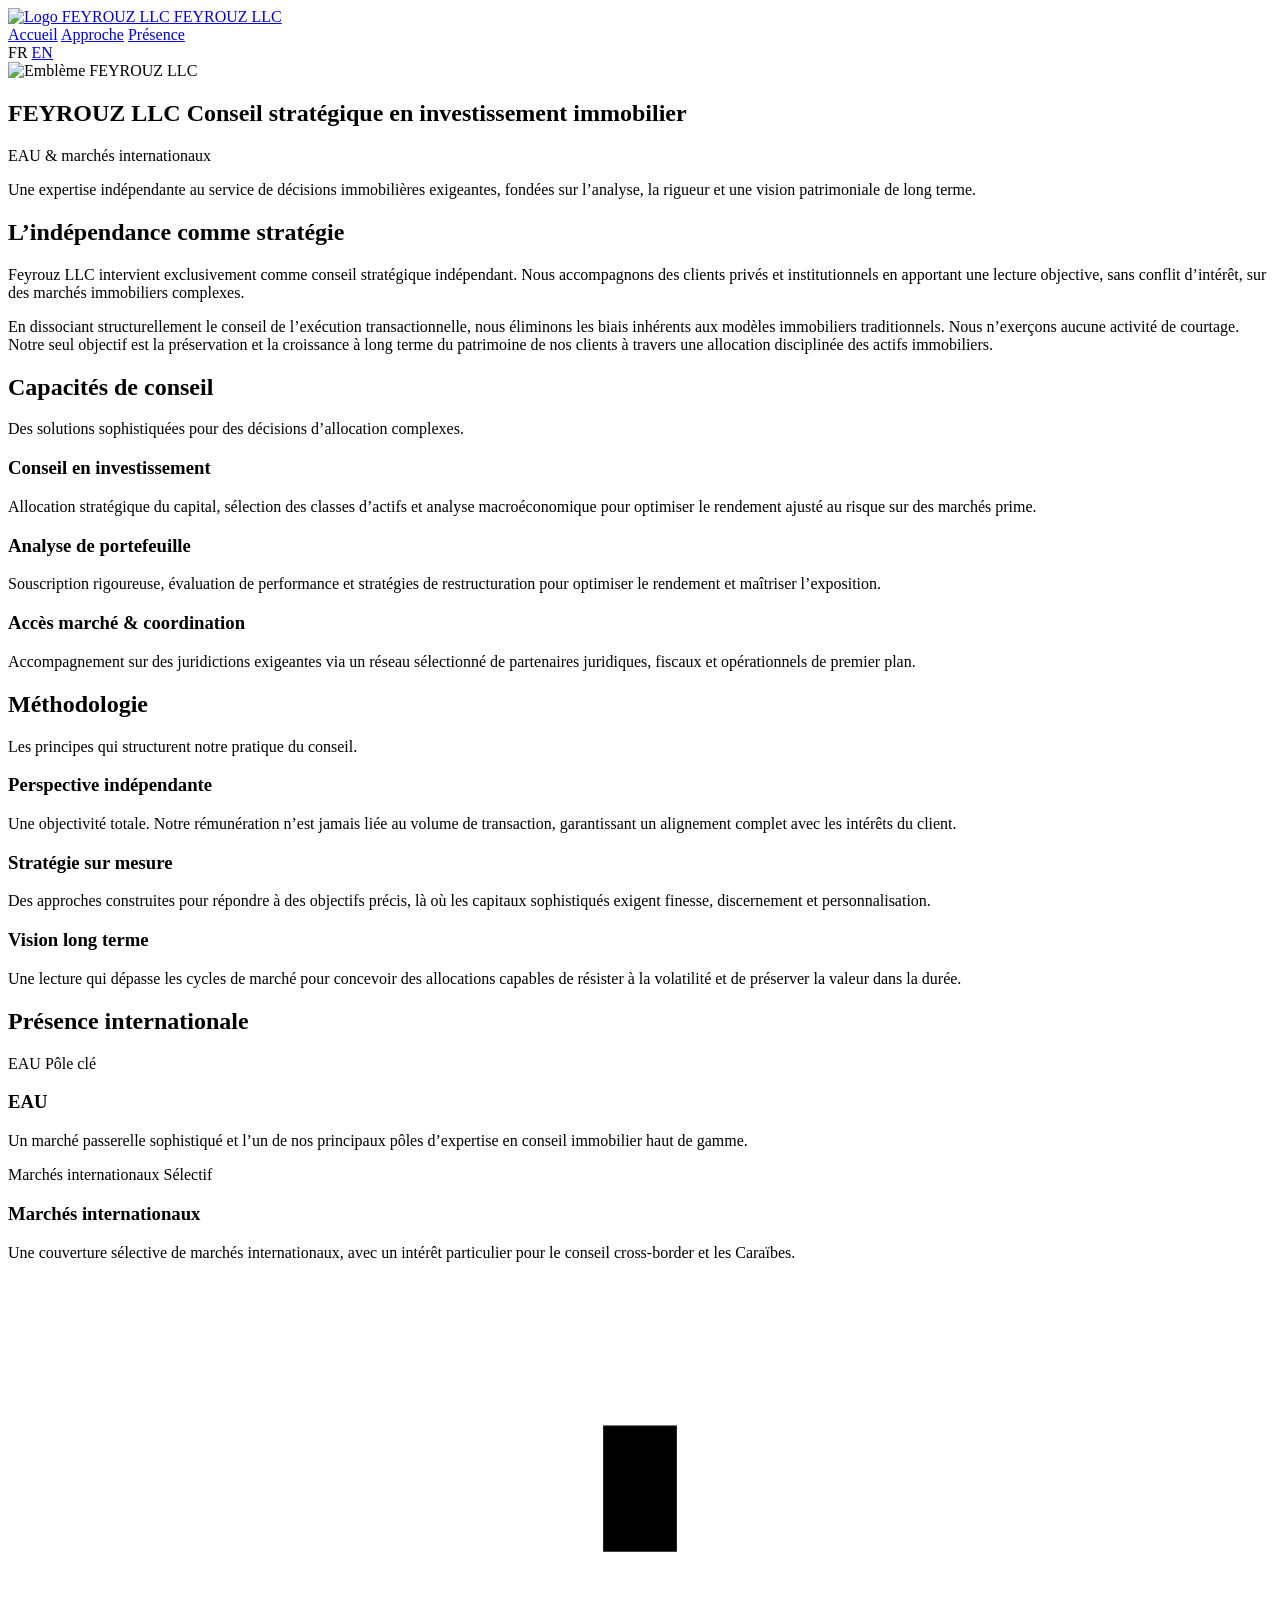
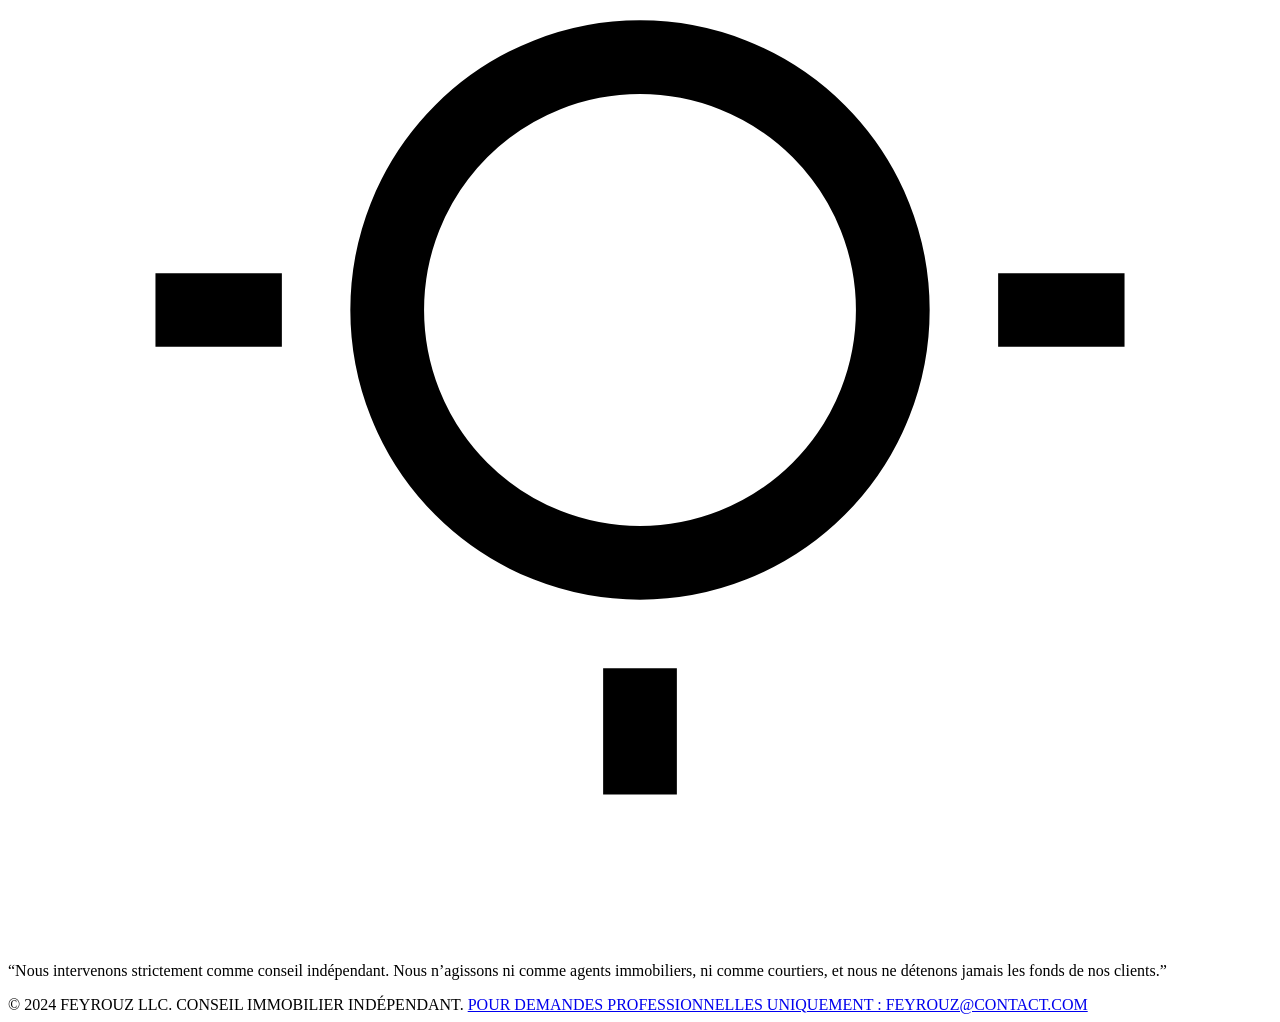
==== index.html @ faa75a86 "v1 du site Celle qui ressemble au design initial" ====
<!DOCTYPE html>
<html lang="fr">
  <head>
    <meta charset="utf-8" />
    <meta name="viewport" content="width=device-width, initial-scale=1" />
    <title>FEYROUZ LLC | Conseil stratégique en investissement immobilier</title>
    <meta
      name="description"
      content="Conseil immobilier indépendant aux EAU et sur des marchés internationaux pour une clientèle privée et institutionnelle exigeante."
    />
    <link rel="stylesheet" href="/styles.css" />
  </head>
  <body class="page-home page-fr">
    <div class="site-shell">
      <header class="site-header">
        <div class="container site-header__inner">
          <a class="brand" href="/fr/index.html" aria-label="Accueil FEYROUZ LLC">
            <img src="/assets/logo.png" alt="Logo FEYROUZ LLC" />
            <span class="brand__text">FEYROUZ LLC</span>
          </a>
          <nav class="site-nav" aria-label="Navigation principale">
            <a href="/fr/index.html" aria-current="page">Accueil</a>
            <a href="/fr/approach.html">Approche</a>
            <a href="/fr/footprint.html">Présence</a>
          </nav>
          <div class="site-lang" aria-label="Changement de langue">
            <span class="is-current" aria-current="true">FR</span>
            <a href="/index.html" lang="en">EN</a>
          </div>
        </div>
      </header>

      <main class="site-main">
        <section class="hero hero--center">
          <div class="container-narrow">
            <img class="hero__mark" src="/assets/logo.png" alt="Emblème FEYROUZ LLC" />
            <h1 class="hero__title">
              <span class="hero__title-line">FEYROUZ LLC</span>
              <span class="hero__title-line">Conseil stratégique en</span>
              <span class="hero__title-line">investissement immobilier</span>
            </h1>
            <p class="hero__subtitle">EAU &amp; marchés internationaux</p>
            <p class="hero__lead">
              Une expertise indépendante au service de décisions immobilières exigeantes,
              fondées sur l’analyse, la rigueur et une vision patrimoniale de long terme.
            </p>
          </div>
        </section>

        <section class="section">
          <div class="container">
            <div class="split-panel">
              <h2 class="split-panel__title">L’indépendance comme stratégie</h2>
              <div>
                <p>
                  Feyrouz LLC intervient exclusivement comme conseil stratégique
                  indépendant. Nous accompagnons des clients privés et institutionnels en
                  apportant une lecture objective, sans conflit d’intérêt, sur des marchés
                  immobiliers complexes.
                </p>
                <p>
                  En dissociant structurellement le conseil de l’exécution transactionnelle,
                  nous éliminons les biais inhérents aux modèles immobiliers traditionnels.
                  Nous n’exerçons aucune activité de courtage. Notre seul objectif est la
                  préservation et la croissance à long terme du patrimoine de nos clients à
                  travers une allocation disciplinée des actifs immobiliers.
                </p>
              </div>
            </div>
          </div>
        </section>

        <section class="section section--tight">
          <div class="container">
            <div class="section__heading">
              <h2 class="section__title">Capacités de conseil</h2>
              <p class="section__subtitle">
                Des solutions sophistiquées pour des décisions d’allocation complexes.
              </p>
            </div>
            <div class="card-grid card-grid--3">
              <article class="card">
                <div class="card__icon" aria-hidden="true"></div>
                <h3 class="card__title">Conseil en investissement</h3>
                <p class="card__body">
                  Allocation stratégique du capital, sélection des classes d’actifs et
                  analyse macroéconomique pour optimiser le rendement ajusté au risque sur
                  des marchés prime.
                </p>
              </article>
              <article class="card">
                <div class="card__icon" aria-hidden="true"></div>
                <h3 class="card__title">Analyse de portefeuille</h3>
                <p class="card__body">
                  Souscription rigoureuse, évaluation de performance et stratégies de
                  restructuration pour optimiser le rendement et maîtriser l’exposition.
                </p>
              </article>
              <article class="card">
                <div class="card__icon" aria-hidden="true"></div>
                <h3 class="card__title">Accès marché &amp; coordination</h3>
                <p class="card__body">
                  Accompagnement sur des juridictions exigeantes via un réseau sélectionné
                  de partenaires juridiques, fiscaux et opérationnels de premier plan.
                </p>
              </article>
            </div>
          </div>
        </section>

        <section class="section">
          <div class="container">
            <div class="section__heading section__heading--center methodology-heading">
              <h2 class="section__title">Méthodologie</h2>
              <p class="section__subtitle">
                Les principes qui structurent notre pratique du conseil.
              </p>
            </div>
            <div class="method-grid">
              <article class="method-item">
                <div class="card__icon" aria-hidden="true"></div>
                <h3 class="card__title">Perspective indépendante</h3>
                <p class="card__body">
                  Une objectivité totale. Notre rémunération n’est jamais liée au volume de
                  transaction, garantissant un alignement complet avec les intérêts du
                  client.
                </p>
              </article>
              <article class="method-item">
                <div class="card__icon" aria-hidden="true"></div>
                <h3 class="card__title">Stratégie sur mesure</h3>
                <p class="card__body">
                  Des approches construites pour répondre à des objectifs précis, là où les
                  capitaux sophistiqués exigent finesse, discernement et personnalisation.
                </p>
              </article>
              <article class="method-item">
                <div class="card__icon" aria-hidden="true"></div>
                <h3 class="card__title">Vision long terme</h3>
                <p class="card__body">
                  Une lecture qui dépasse les cycles de marché pour concevoir des
                  allocations capables de résister à la volatilité et de préserver la
                  valeur dans la durée.
                </p>
              </article>
            </div>
          </div>
        </section>

        <section class="section section--tight">
          <div class="container">
            <div class="section__heading section__heading--center">
              <h2 class="section__title">Présence internationale</h2>
            </div>
            <div class="visual-grid">
              <article class="visual-card">
                <div class="visual-card__art visual-card__art--dubai" aria-hidden="true">
                  <div class="visual-card__label">
                    <span>EAU</span>
                    <span>Pôle clé</span>
                  </div>
                </div>
                <h3 class="visual-card__title">EAU</h3>
                <p class="card__body">
                  Un marché passerelle sophistiqué et l’un de nos principaux pôles
                  d’expertise en conseil immobilier haut de gamme.
                </p>
              </article>
              <article class="visual-card">
                <div
                  class="visual-card__art visual-card__art--caribbean"
                  aria-hidden="true"
                >
                  <div class="visual-card__label">
                    <span>Marchés internationaux</span>
                    <span>Sélectif</span>
                  </div>
                </div>
                <h3 class="visual-card__title">Marchés internationaux</h3>
                <p class="card__body">
                  Une couverture sélective de marchés internationaux, avec un intérêt
                  particulier pour le conseil cross-border et les Caraïbes.
                </p>
              </article>
            </div>
          </div>
        </section>

        <section class="section section--tight">
          <div class="container-narrow quote-block quote-block--home-disclaimer">
            <div class="quote-block__icon" aria-hidden="true">
              <svg viewBox="0 0 24 24" fill="none" stroke="currentColor" stroke-width="1.4">
                <circle cx="12" cy="12" r="4.8"></circle>
                <path d="M12 2.8v2.4M12 18.8v2.4M2.8 12h2.4M18.8 12h2.4"></path>
              </svg>
            </div>
            <p class="quote-block__small">
              “Nous intervenons strictement comme conseil indépendant. Nous n’agissons ni
              comme agents immobiliers, ni comme courtiers, et nous ne détenons jamais les
              fonds de nos clients.”
            </p>
          </div>
        </section>
      </main>

      <footer class="site-footer">
        <div class="container site-footer__inner">
          <span>© 2024 FEYROUZ LLC. CONSEIL IMMOBILIER INDÉPENDANT.</span>
          <a href="mailto:feyrouz@contact.com"
            >POUR DEMANDES PROFESSIONNELLES UNIQUEMENT : FEYROUZ@CONTACT.COM</a
          >
        </div>
      </footer>
    </div>
  </body>
</html>
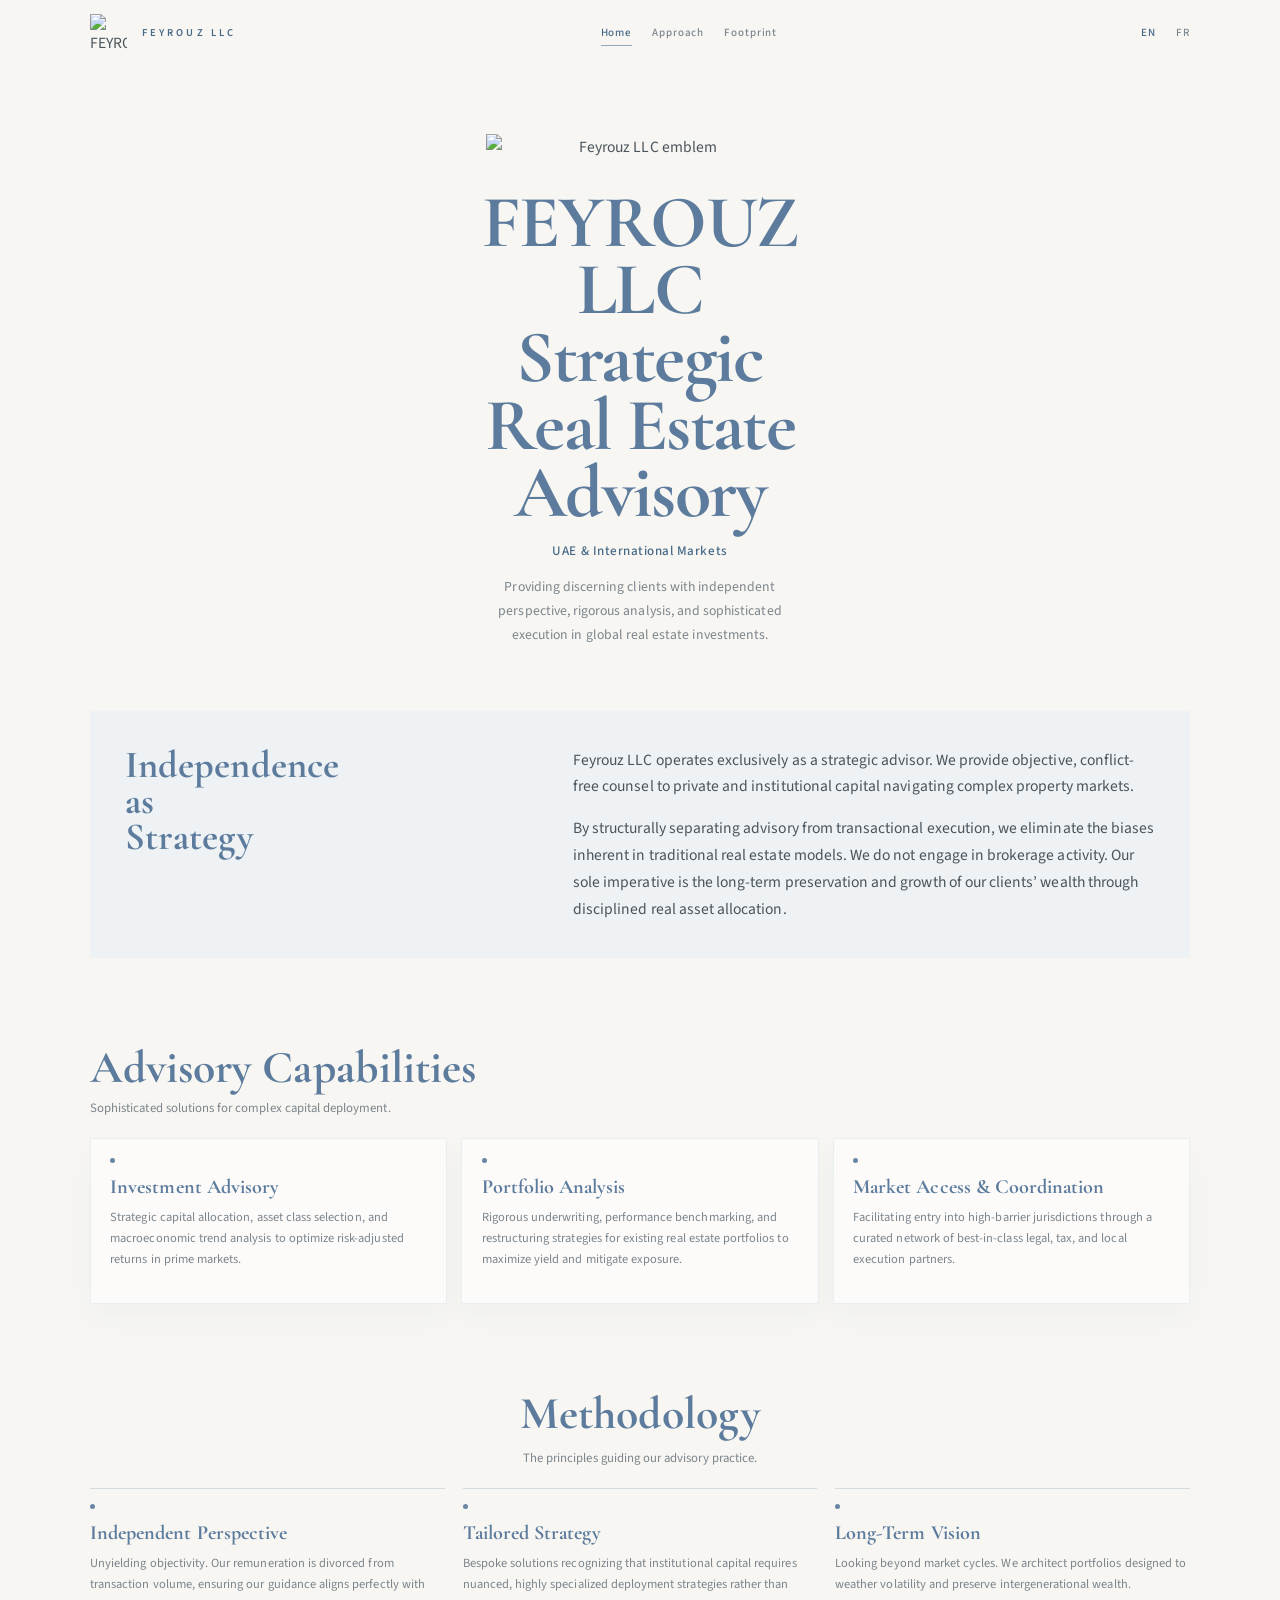
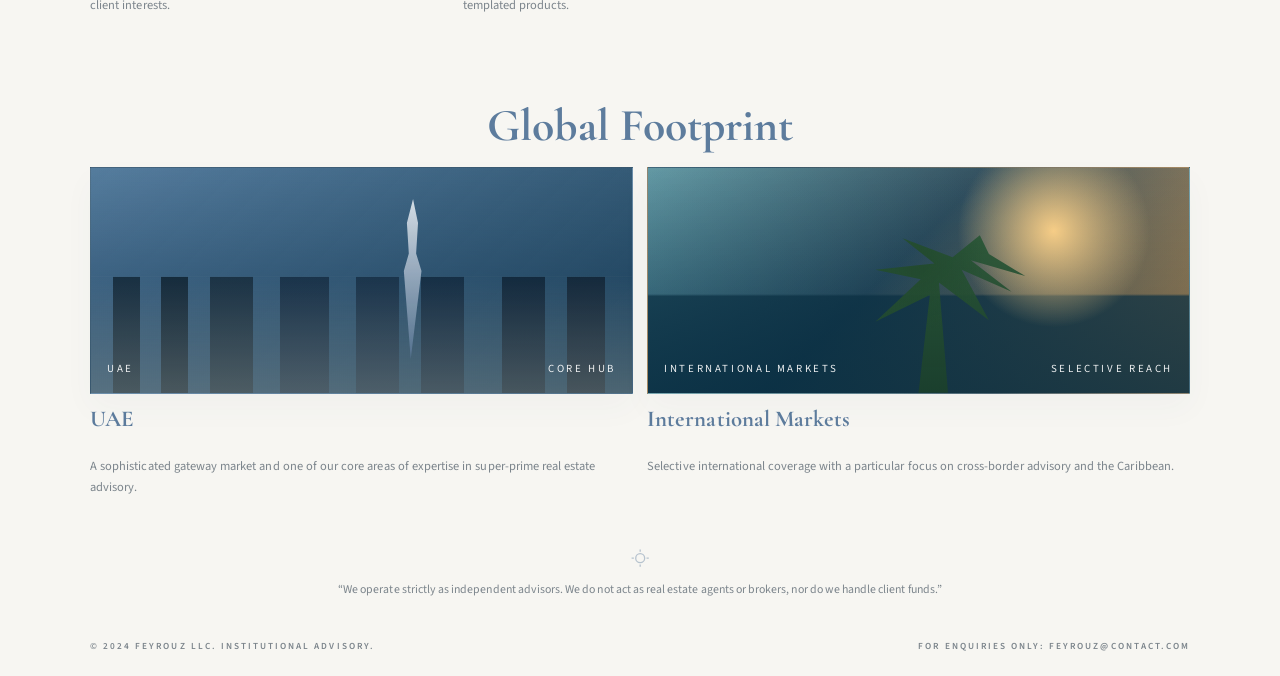
==== commit 8ac28590: "v2 Déploiement raté sur la v1 ou j'ai oublié le site en EN + oublié les styles CSS" ====
--- a/index.html
+++ b/index.html
@@ -1,31 +1,31 @@
 <!DOCTYPE html>
-<html lang="fr">
+<html lang="en">
   <head>
     <meta charset="utf-8" />
     <meta name="viewport" content="width=device-width, initial-scale=1" />
-    <title>FEYROUZ LLC | Conseil stratégique en investissement immobilier</title>
+    <title>FEYROUZ LLC | Strategic Real Estate Advisory</title>
     <meta
       name="description"
-      content="Conseil immobilier indépendant aux EAU et sur des marchés internationaux pour une clientèle privée et institutionnelle exigeante."
+      content="Independent real estate advisory for the UAE and international markets, serving private and institutional capital with strategic perspective and disciplined analysis."
     />
     <link rel="stylesheet" href="/styles.css" />
   </head>
-  <body class="page-home page-fr">
+  <body class="page-home page-en">
     <div class="site-shell">
       <header class="site-header">
         <div class="container site-header__inner">
-          <a class="brand" href="/fr/index.html" aria-label="Accueil FEYROUZ LLC">
-            <img src="/assets/logo.png" alt="Logo FEYROUZ LLC" />
+          <a class="brand" href="/index.html" aria-label="FEYROUZ LLC home">
+            <img src="/assets/logo.png" alt="FEYROUZ LLC logo" />
             <span class="brand__text">FEYROUZ LLC</span>
           </a>
-          <nav class="site-nav" aria-label="Navigation principale">
-            <a href="/fr/index.html" aria-current="page">Accueil</a>
-            <a href="/fr/approach.html">Approche</a>
-            <a href="/fr/footprint.html">Présence</a>
+          <nav class="site-nav" aria-label="Primary">
+            <a href="/index.html" aria-current="page">Home</a>
+            <a href="/approach.html">Approach</a>
+            <a href="/footprint.html">Footprint</a>
           </nav>
-          <div class="site-lang" aria-label="Changement de langue">
-            <span class="is-current" aria-current="true">FR</span>
-            <a href="/index.html" lang="en">EN</a>
+          <div class="site-lang" aria-label="Language switch">
+            <span class="is-current" aria-current="true">EN</span>
+            <a href="/fr/index.html" lang="fr">FR</a>
           </div>
         </div>
       </header>
@@ -33,16 +33,16 @@
       <main class="site-main">
         <section class="hero hero--center">
           <div class="container-narrow">
-            <img class="hero__mark" src="/assets/logo.png" alt="Emblème FEYROUZ LLC" />
+            <img class="hero__mark" src="/assets/logo.png" alt="Feyrouz LLC emblem" />
             <h1 class="hero__title">
               <span class="hero__title-line">FEYROUZ LLC</span>
-              <span class="hero__title-line">Conseil stratégique en</span>
-              <span class="hero__title-line">investissement immobilier</span>
+              <span class="hero__title-line">Strategic Real Estate</span>
+              <span class="hero__title-line">Advisory</span>
             </h1>
-            <p class="hero__subtitle">EAU &amp; marchés internationaux</p>
+            <p class="hero__subtitle">UAE &amp; International Markets</p>
             <p class="hero__lead">
-              Une expertise indépendante au service de décisions immobilières exigeantes,
-              fondées sur l’analyse, la rigueur et une vision patrimoniale de long terme.
+              Providing discerning clients with independent perspective, rigorous analysis,
+              and sophisticated execution in global real estate investments.
             </p>
           </div>
         </section>
@@ -50,20 +50,19 @@
         <section class="section">
           <div class="container">
             <div class="split-panel">
-              <h2 class="split-panel__title">L’indépendance comme stratégie</h2>
+              <h2 class="split-panel__title">Independence as Strategy</h2>
               <div>
                 <p>
-                  Feyrouz LLC intervient exclusivement comme conseil stratégique
-                  indépendant. Nous accompagnons des clients privés et institutionnels en
-                  apportant une lecture objective, sans conflit d’intérêt, sur des marchés
-                  immobiliers complexes.
+                  Feyrouz LLC operates exclusively as a strategic advisor. We provide
+                  objective, conflict-free counsel to private and institutional capital
+                  navigating complex property markets.
                 </p>
                 <p>
-                  En dissociant structurellement le conseil de l’exécution transactionnelle,
-                  nous éliminons les biais inhérents aux modèles immobiliers traditionnels.
-                  Nous n’exerçons aucune activité de courtage. Notre seul objectif est la
-                  préservation et la croissance à long terme du patrimoine de nos clients à
-                  travers une allocation disciplinée des actifs immobiliers.
+                  By structurally separating advisory from transactional execution, we
+                  eliminate the biases inherent in traditional real estate models. We do
+                  not engage in brokerage activity. Our sole imperative is the long-term
+                  preservation and growth of our clients’ wealth through disciplined real
+                  asset allocation.
                 </p>
               </div>
             </div>
@@ -73,35 +72,35 @@
         <section class="section section--tight">
           <div class="container">
             <div class="section__heading">
-              <h2 class="section__title">Capacités de conseil</h2>
+              <h2 class="section__title">Advisory Capabilities</h2>
               <p class="section__subtitle">
-                Des solutions sophistiquées pour des décisions d’allocation complexes.
+                Sophisticated solutions for complex capital deployment.
               </p>
             </div>
             <div class="card-grid card-grid--3">
               <article class="card">
                 <div class="card__icon" aria-hidden="true"></div>
-                <h3 class="card__title">Conseil en investissement</h3>
-                <p class="card__body">
-                  Allocation stratégique du capital, sélection des classes d’actifs et
-                  analyse macroéconomique pour optimiser le rendement ajusté au risque sur
-                  des marchés prime.
+                <h3 class="card__title">Investment Advisory</h3>
+                <p class="card__body">
+                  Strategic capital allocation, asset class selection, and macroeconomic
+                  trend analysis to optimize risk-adjusted returns in prime markets.
                 </p>
               </article>
               <article class="card">
                 <div class="card__icon" aria-hidden="true"></div>
-                <h3 class="card__title">Analyse de portefeuille</h3>
-                <p class="card__body">
-                  Souscription rigoureuse, évaluation de performance et stratégies de
-                  restructuration pour optimiser le rendement et maîtriser l’exposition.
+                <h3 class="card__title">Portfolio Analysis</h3>
+                <p class="card__body">
+                  Rigorous underwriting, performance benchmarking, and restructuring
+                  strategies for existing real estate portfolios to maximize yield and
+                  mitigate exposure.
                 </p>
               </article>
               <article class="card">
                 <div class="card__icon" aria-hidden="true"></div>
-                <h3 class="card__title">Accès marché &amp; coordination</h3>
-                <p class="card__body">
-                  Accompagnement sur des juridictions exigeantes via un réseau sélectionné
-                  de partenaires juridiques, fiscaux et opérationnels de premier plan.
+                <h3 class="card__title">Market Access &amp; Coordination</h3>
+                <p class="card__body">
+                  Facilitating entry into high-barrier jurisdictions through a curated
+                  network of best-in-class legal, tax, and local execution partners.
                 </p>
               </article>
             </div>
@@ -111,36 +110,34 @@
         <section class="section">
           <div class="container">
             <div class="section__heading section__heading--center methodology-heading">
-              <h2 class="section__title">Méthodologie</h2>
+              <h2 class="section__title">Methodology</h2>
               <p class="section__subtitle">
-                Les principes qui structurent notre pratique du conseil.
+                The principles guiding our advisory practice.
               </p>
             </div>
             <div class="method-grid">
               <article class="method-item">
                 <div class="card__icon" aria-hidden="true"></div>
-                <h3 class="card__title">Perspective indépendante</h3>
-                <p class="card__body">
-                  Une objectivité totale. Notre rémunération n’est jamais liée au volume de
-                  transaction, garantissant un alignement complet avec les intérêts du
-                  client.
+                <h3 class="card__title">Independent Perspective</h3>
+                <p class="card__body">
+                  Unyielding objectivity. Our remuneration is divorced from transaction
+                  volume, ensuring our guidance aligns perfectly with client interests.
                 </p>
               </article>
               <article class="method-item">
                 <div class="card__icon" aria-hidden="true"></div>
-                <h3 class="card__title">Stratégie sur mesure</h3>
-                <p class="card__body">
-                  Des approches construites pour répondre à des objectifs précis, là où les
-                  capitaux sophistiqués exigent finesse, discernement et personnalisation.
+                <h3 class="card__title">Tailored Strategy</h3>
+                <p class="card__body">
+                  Bespoke solutions recognizing that institutional capital requires nuanced,
+                  highly specialized deployment strategies rather than templated products.
                 </p>
               </article>
               <article class="method-item">
                 <div class="card__icon" aria-hidden="true"></div>
-                <h3 class="card__title">Vision long terme</h3>
-                <p class="card__body">
-                  Une lecture qui dépasse les cycles de marché pour concevoir des
-                  allocations capables de résister à la volatilité et de préserver la
-                  valeur dans la durée.
+                <h3 class="card__title">Long-Term Vision</h3>
+                <p class="card__body">
+                  Looking beyond market cycles. We architect portfolios designed to weather
+                  volatility and preserve intergenerational wealth.
                 </p>
               </article>
             </div>
@@ -150,20 +147,20 @@
         <section class="section section--tight">
           <div class="container">
             <div class="section__heading section__heading--center">
-              <h2 class="section__title">Présence internationale</h2>
+              <h2 class="section__title">Global Footprint</h2>
             </div>
             <div class="visual-grid">
               <article class="visual-card">
                 <div class="visual-card__art visual-card__art--dubai" aria-hidden="true">
                   <div class="visual-card__label">
-                    <span>EAU</span>
-                    <span>Pôle clé</span>
+                    <span>UAE</span>
+                    <span>Core Hub</span>
                   </div>
                 </div>
-                <h3 class="visual-card__title">EAU</h3>
-                <p class="card__body">
-                  Un marché passerelle sophistiqué et l’un de nos principaux pôles
-                  d’expertise en conseil immobilier haut de gamme.
+                <h3 class="visual-card__title">UAE</h3>
+                <p class="card__body">
+                  A sophisticated gateway market and one of our core areas of expertise in
+                  super-prime real estate advisory.
                 </p>
               </article>
               <article class="visual-card">
@@ -172,14 +169,14 @@
                   aria-hidden="true"
                 >
                   <div class="visual-card__label">
-                    <span>Marchés internationaux</span>
-                    <span>Sélectif</span>
+                    <span>International Markets</span>
+                    <span>Selective Reach</span>
                   </div>
                 </div>
-                <h3 class="visual-card__title">Marchés internationaux</h3>
-                <p class="card__body">
-                  Une couverture sélective de marchés internationaux, avec un intérêt
-                  particulier pour le conseil cross-border et les Caraïbes.
+                <h3 class="visual-card__title">International Markets</h3>
+                <p class="card__body">
+                  Selective international coverage with a particular focus on cross-border
+                  advisory and the Caribbean.
                 </p>
               </article>
             </div>
@@ -195,9 +192,8 @@
               </svg>
             </div>
             <p class="quote-block__small">
-              “Nous intervenons strictement comme conseil indépendant. Nous n’agissons ni
-              comme agents immobiliers, ni comme courtiers, et nous ne détenons jamais les
-              fonds de nos clients.”
+              “We operate strictly as independent advisors. We do not act as real estate
+              agents or brokers, nor do we handle client funds.”
             </p>
           </div>
         </section>
@@ -205,10 +201,8 @@
 
       <footer class="site-footer">
         <div class="container site-footer__inner">
-          <span>© 2024 FEYROUZ LLC. CONSEIL IMMOBILIER INDÉPENDANT.</span>
-          <a href="mailto:feyrouz@contact.com"
-            >POUR DEMANDES PROFESSIONNELLES UNIQUEMENT : FEYROUZ@CONTACT.COM</a
-          >
+          <span>© 2024 FEYROUZ LLC. INSTITUTIONAL ADVISORY.</span>
+          <a href="mailto:feyrouz@contact.com">FOR ENQUIRIES ONLY: FEYROUZ@CONTACT.COM</a>
         </div>
       </footer>
     </div>
--- a/styles.css
+++ b/styles.css
@@ -0,0 +1,930 @@
+@import url("https://fonts.googleapis.com/css2?family=Cormorant+Garamond:wght@500;600;700&family=Source+Sans+3:wght@400;500;600&display=swap");
+
+:root {
+  --color-bg: #f7f6f2;
+  --color-surface: #fcfbf8;
+  --color-panel: #eef2f4;
+  --color-panel-strong: #dfe7ec;
+  --color-panel-dark: #5d7c9d;
+  --color-heading: #5d7c9d;
+  --color-heading-deep: #466988;
+  --color-text: #4a545c;
+  --color-muted: #7c858c;
+  --color-border: rgba(93, 124, 157, 0.11);
+  --color-line: rgba(93, 124, 157, 0.22);
+  --shadow-soft: 0 14px 30px rgba(69, 90, 110, 0.035);
+  --site-max: 1100px;
+  --wide-max: 1160px;
+  --narrow-max: 680px;
+  --font-serif: "Cormorant Garamond", Georgia, "Times New Roman", serif;
+  --font-sans: "Source Sans 3", "Segoe UI", Helvetica, Arial, sans-serif;
+  --transition: 180ms ease;
+}
+
+*,
+*::before,
+*::after {
+  box-sizing: border-box;
+}
+
+html {
+  scroll-behavior: smooth;
+}
+
+body {
+  margin: 0;
+  min-width: 320px;
+  background: var(--color-bg);
+  color: var(--color-text);
+  font-family: var(--font-sans);
+  font-size: 0.975rem;
+  line-height: 1.72;
+  letter-spacing: 0.003em;
+  text-rendering: optimizeLegibility;
+}
+
+img {
+  display: block;
+  max-width: 100%;
+}
+
+a {
+  color: inherit;
+  text-decoration: none;
+}
+
+p {
+  margin: 0;
+}
+
+p + p {
+  margin-top: 0.95rem;
+}
+
+ul {
+  margin: 0;
+  padding: 0;
+  list-style: none;
+}
+
+.site-shell {
+  min-height: 100vh;
+  display: flex;
+  flex-direction: column;
+}
+
+.container,
+.container-wide,
+.container-narrow {
+  width: min(calc(100% - 3rem), var(--site-max));
+  margin: 0 auto;
+}
+
+.container-wide {
+  width: min(calc(100% - 3rem), var(--wide-max));
+}
+
+.container-narrow {
+  width: min(calc(100% - 3rem), var(--narrow-max));
+}
+
+.site-header {
+  padding: 0.9rem 0 0.55rem;
+}
+
+.site-header__inner {
+  display: flex;
+  align-items: center;
+  justify-content: space-between;
+  gap: 1.5rem;
+}
+
+.brand {
+  display: inline-flex;
+  align-items: center;
+  gap: 0.9rem;
+  min-width: 0;
+}
+
+.brand img {
+  width: 2.32rem;
+  height: 2.32rem;
+  object-fit: contain;
+  flex: 0 0 auto;
+}
+
+.brand__text {
+  display: inline-flex;
+  align-items: center;
+  color: var(--color-heading-deep);
+  font-size: 0.66rem;
+  font-weight: 600;
+  letter-spacing: 0.3em;
+  line-height: 1;
+  text-transform: uppercase;
+  white-space: nowrap;
+}
+
+.site-nav,
+.site-lang {
+  display: inline-flex;
+  align-items: center;
+  gap: 1.25rem;
+}
+
+.site-nav a,
+.site-lang a,
+.site-lang span {
+  position: relative;
+  color: var(--color-muted);
+  font-size: 0.69rem;
+  font-weight: 500;
+  letter-spacing: 0.08em;
+  transition: color var(--transition), opacity var(--transition);
+}
+
+.site-nav a::after,
+.site-lang a::after {
+  content: "";
+  position: absolute;
+  left: 0;
+  bottom: -0.25rem;
+  width: 100%;
+  height: 1px;
+  background: currentColor;
+  transform: scaleX(0);
+  transform-origin: left center;
+  transition: transform var(--transition);
+  opacity: 0.55;
+}
+
+.site-nav a:hover,
+.site-nav a[aria-current="page"],
+.site-lang a:hover,
+.site-lang .is-current {
+  color: var(--color-heading-deep);
+}
+
+.site-nav a:hover::after,
+.site-nav a[aria-current="page"]::after,
+.site-lang a:hover::after {
+  transform: scaleX(1);
+}
+
+a:focus-visible {
+  outline: 2px solid rgba(70, 105, 136, 0.4);
+  outline-offset: 4px;
+}
+
+.site-main {
+  flex: 1;
+}
+
+.hero {
+  padding-top: clamp(1.5rem, 4vw, 3.5rem);
+}
+
+.hero--center {
+  text-align: center;
+}
+
+.hero--left .hero__subtitle,
+.hero--left .hero__lead {
+  max-width: 39rem;
+}
+
+.hero__mark {
+  width: clamp(3.9rem, 6vw, 4.9rem);
+  margin: 0 auto 1.1rem;
+}
+
+.hero__title {
+  margin: 0;
+  color: var(--color-heading);
+  font-family: var(--font-serif);
+  font-size: clamp(3rem, 5.6vw, 4.6rem);
+  line-height: 0.92;
+  letter-spacing: -0.022em;
+}
+
+.hero__title-line {
+  display: block;
+}
+
+.hero--left .hero__title {
+  font-size: clamp(3rem, 4.9vw, 4.45rem);
+}
+
+.hero__subtitle {
+  margin-top: 0.85rem;
+  color: var(--color-heading-deep);
+  font-size: 0.95rem;
+  font-weight: 500;
+}
+
+.hero__lead {
+  margin-top: 0.85rem;
+  color: var(--color-muted);
+  font-size: 0.86rem;
+  max-width: 30rem;
+}
+
+.hero--center .hero__lead {
+  margin-left: auto;
+  margin-right: auto;
+}
+
+.section {
+  padding: clamp(2.6rem, 5vw, 4.7rem) 0;
+}
+
+.section--tight {
+  padding-top: 1.5rem;
+  padding-bottom: 1.5rem;
+}
+
+.section__heading {
+  margin-bottom: 1.6rem;
+}
+
+.section__heading--center {
+  text-align: center;
+}
+
+.section__eyebrow {
+  display: inline-block;
+  margin-bottom: 1rem;
+  color: var(--color-muted);
+  font-size: 0.67rem;
+  font-weight: 600;
+  letter-spacing: 0.3em;
+  text-transform: uppercase;
+}
+
+.section__title {
+  margin: 0;
+  color: var(--color-heading);
+  font-family: var(--font-serif);
+  font-size: clamp(2rem, 4vw, 2.85rem);
+  line-height: 0.96;
+}
+
+.section__subtitle {
+  margin-top: 0.45rem;
+  color: var(--color-muted);
+  max-width: 28rem;
+  font-size: 0.8rem;
+}
+
+.split-panel {
+  display: grid;
+  grid-template-columns: minmax(0, 0.9fr) minmax(0, 1.3fr);
+  gap: clamp(1.2rem, 3vw, 2.6rem);
+  align-items: start;
+  padding: clamp(1.35rem, 3vw, 2.2rem);
+  background: var(--color-panel);
+}
+
+.split-panel__title {
+  margin: 0;
+  color: var(--color-heading);
+  font-family: var(--font-serif);
+  font-size: clamp(1.95rem, 3vw, 2.6rem);
+  line-height: 0.94;
+}
+
+.card-grid {
+  display: grid;
+  gap: 0.9rem;
+}
+
+.card-grid--3 {
+  grid-template-columns: repeat(3, minmax(0, 1fr));
+}
+
+.card-grid--4 {
+  grid-template-columns: repeat(4, minmax(0, 1fr));
+}
+
+.card {
+  min-height: 100%;
+  padding: 1.2rem 1.2rem 1.3rem;
+  background: rgba(255, 255, 255, 0.62);
+  border: 1px solid var(--color-border);
+  box-shadow: var(--shadow-soft);
+}
+
+.card__icon {
+  width: 0.32rem;
+  height: 0.32rem;
+  margin-bottom: 0.85rem;
+  border-radius: 50%;
+  background: rgba(93, 124, 157, 0.92);
+}
+
+.card__title {
+  margin: 0;
+  color: var(--color-heading);
+  font-family: var(--font-serif);
+  font-size: 1.26rem;
+  line-height: 0.98;
+}
+
+.card__body {
+  margin-top: 0.65rem;
+  color: var(--color-muted);
+  font-size: 0.78rem;
+  line-height: 1.68;
+}
+
+.method-grid {
+  display: grid;
+  grid-template-columns: repeat(3, minmax(0, 1fr));
+  gap: 1.1rem;
+}
+
+.method-item {
+  padding-top: 0.9rem;
+  border-top: 1px solid var(--color-line);
+}
+
+.method-item .card__icon {
+  margin-bottom: 0.85rem;
+}
+
+.visual-grid {
+  display: grid;
+  grid-template-columns: repeat(2, minmax(0, 1fr));
+  gap: 0.9rem;
+}
+
+.visual-card {
+  display: flex;
+  flex-direction: column;
+  gap: 0.9rem;
+}
+
+.visual-card__art {
+  position: relative;
+  min-height: 14.2rem;
+  overflow: hidden;
+  border: 1px solid rgba(255, 255, 255, 0.14);
+  box-shadow: var(--shadow-soft);
+}
+
+.visual-card__art::before,
+.visual-card__art::after {
+  content: "";
+  position: absolute;
+  inset: 0;
+}
+
+.visual-card__art--dubai {
+  background:
+    linear-gradient(180deg, rgba(8, 43, 72, 0.2), rgba(8, 43, 72, 0.62)),
+    linear-gradient(135deg, rgba(96, 139, 176, 0.95), rgba(20, 63, 91, 0.88));
+}
+
+.visual-card__art--dubai::before {
+  inset: auto 0 0 0;
+  height: 60%;
+  background:
+    linear-gradient(180deg, rgba(255, 255, 255, 0), rgba(244, 233, 204, 0.28)),
+    linear-gradient(90deg, transparent 4%, rgba(18, 39, 55, 0.85) 4% 9%, transparent 9% 13%, rgba(18, 39, 55, 0.92) 13% 18%, transparent 18% 22%, rgba(23, 45, 62, 0.88) 22% 30%, transparent 30% 35%, rgba(24, 49, 72, 0.94) 35% 44%, transparent 44% 49%, rgba(24, 49, 72, 0.9) 49% 57%, transparent 57% 61%, rgba(19, 43, 65, 0.9) 61% 69%, transparent 69% 76%, rgba(15, 36, 55, 0.86) 76% 84%, transparent 84% 88%, rgba(16, 34, 51, 0.82) 88% 95%, transparent 95%);
+  transform: translateY(14%);
+}
+
+.visual-card__art--dubai::after {
+  left: 56%;
+  right: auto;
+  top: 14%;
+  bottom: 15%;
+  width: 2.4rem;
+  background: linear-gradient(180deg, rgba(239, 243, 247, 0.9), rgba(93, 124, 157, 0.75));
+  clip-path: polygon(50% 0, 63% 15%, 58% 34%, 72% 45%, 44% 100%, 26% 45%, 39% 34%, 34% 15%);
+  opacity: 0.95;
+  filter: drop-shadow(0 6px 18px rgba(8, 31, 48, 0.25));
+}
+
+.visual-card__art--caribbean {
+  background:
+    linear-gradient(180deg, rgba(248, 214, 153, 0.12), rgba(4, 45, 63, 0.26)),
+    linear-gradient(135deg, #4f91a6 0%, #193f58 45%, #c88e4c 100%);
+}
+
+.visual-card__art--caribbean::before {
+  background:
+    radial-gradient(circle at 75% 28%, rgba(255, 211, 137, 0.95), rgba(255, 211, 137, 0) 22%),
+    linear-gradient(180deg, rgba(223, 174, 99, 0), rgba(12, 54, 74, 0.12) 56%, rgba(10, 47, 66, 0.75) 57%, rgba(10, 47, 66, 0.84) 100%);
+}
+
+.visual-card__art--caribbean::after {
+  inset: auto 16% 0 auto;
+  width: 42%;
+  height: 70%;
+  background:
+    radial-gradient(circle at 18% 18%, rgba(34, 73, 44, 0.86), rgba(34, 73, 44, 0) 30%),
+    linear-gradient(180deg, rgba(41, 86, 54, 0.96), rgba(29, 66, 42, 0.88));
+  clip-path: polygon(46% 0, 50% 12%, 66% 26%, 42% 16%, 60% 36%, 38% 22%, 50% 54%, 28% 30%, 32% 100%, 19% 100%, 24% 38%, 0 55%, 20% 28%, 0 22%, 26% 18%, 12% 2%, 34% 14%);
+  opacity: 0.98;
+}
+
+.visual-card__label {
+  position: absolute;
+  left: 1rem;
+  right: 1rem;
+  bottom: 0.85rem;
+  display: flex;
+  justify-content: space-between;
+  align-items: end;
+  gap: 1rem;
+  color: rgba(255, 255, 255, 0.92);
+  font-size: 0.68rem;
+  letter-spacing: 0.24em;
+  text-transform: uppercase;
+}
+
+.visual-card__title {
+  margin: 0;
+  color: var(--color-heading);
+  font-family: var(--font-serif);
+  font-size: 1.42rem;
+  line-height: 1;
+}
+
+.quote-block {
+  text-align: center;
+}
+
+.quote-block__icon {
+  width: 1.4rem;
+  height: 1.4rem;
+  margin: 0 auto 0.7rem;
+  color: rgba(93, 124, 157, 0.42);
+}
+
+.quote-block__text {
+  margin: 0 auto;
+  max-width: 37rem;
+  color: var(--color-heading);
+  font-family: var(--font-serif);
+  font-size: clamp(1.55rem, 3vw, 2.45rem);
+  line-height: 0.97;
+}
+
+.quote-block__small {
+  max-width: 28rem;
+  color: var(--color-muted);
+  font-size: 0.74rem;
+  line-height: 1.55;
+}
+
+.comparison-grid {
+  display: grid;
+  grid-template-columns: repeat(2, minmax(0, 1fr));
+}
+
+.comparison-panel {
+  padding: clamp(1.8rem, 4vw, 2.8rem);
+  min-height: 100%;
+}
+
+.comparison-panel--primary {
+  background: var(--color-panel-dark);
+  color: rgba(255, 255, 255, 0.9);
+}
+
+.comparison-panel--secondary {
+  background: rgba(255, 255, 255, 0.52);
+  border: 1px solid var(--color-border);
+}
+
+.comparison-panel__title {
+  margin: 0 0 1.3rem;
+  font-family: var(--font-serif);
+  font-size: 1.8rem;
+  line-height: 0.95;
+}
+
+.comparison-list li {
+  position: relative;
+  padding-left: 1.25rem;
+  font-size: 0.8rem;
+  line-height: 1.55;
+}
+
+.comparison-list li + li {
+  margin-top: 0.9rem;
+}
+
+.comparison-list li::before {
+  content: "–";
+  position: absolute;
+  left: 0;
+  color: currentColor;
+  opacity: 0.65;
+}
+
+.world-map {
+  position: relative;
+  min-height: 21rem;
+  padding: 1rem 1rem 1.6rem;
+  background: linear-gradient(180deg, rgba(255, 255, 255, 0.3), rgba(236, 241, 244, 0.78));
+  overflow: hidden;
+}
+
+.world-map::after {
+  content: "";
+  position: absolute;
+  inset: auto 0 0 0;
+  height: 30%;
+  background: linear-gradient(180deg, rgba(247, 246, 242, 0), var(--color-bg));
+  pointer-events: none;
+}
+
+.world-map svg {
+  width: 100%;
+  height: auto;
+  display: block;
+}
+
+.marker-label {
+  fill: #7b8790;
+  font-family: var(--font-sans);
+  font-size: 13px;
+  letter-spacing: 0.26em;
+  text-transform: uppercase;
+}
+
+.marker-core {
+  fill: var(--color-heading-deep);
+}
+
+.marker-ring {
+  fill: rgba(93, 124, 157, 0.14);
+  animation: pulse 3.8s ease-in-out infinite;
+}
+
+.market-grid {
+  display: grid;
+  grid-template-columns: repeat(2, minmax(0, 1fr));
+  gap: 1.25rem;
+}
+
+.market-column__title {
+  display: flex;
+  align-items: center;
+  gap: 0.8rem;
+  margin: 0 0 0.85rem;
+  color: var(--color-heading);
+  font-family: var(--font-serif);
+  font-size: 1.8rem;
+  line-height: 1;
+}
+
+.market-column__title::before {
+  content: "";
+  width: 1.5rem;
+  height: 1px;
+  background: var(--color-line);
+}
+
+.market-column__card {
+  min-height: 100%;
+  padding: 1.25rem;
+  background: rgba(255, 255, 255, 0.5);
+  border: 1px solid var(--color-border);
+}
+
+.closing-banner {
+  padding: clamp(2rem, 4vw, 3rem) 1.2rem;
+  background: var(--color-panel-strong);
+  text-align: center;
+}
+
+.closing-banner__text {
+  margin: 0 auto;
+  max-width: 30rem;
+  color: var(--color-heading);
+  font-family: var(--font-serif);
+  font-size: clamp(1.95rem, 4vw, 2.9rem);
+  line-height: 0.94;
+}
+
+.site-footer {
+  padding: 1rem 0 1.3rem;
+}
+
+.site-footer__inner {
+  display: flex;
+  align-items: center;
+  justify-content: space-between;
+  gap: 1rem 2rem;
+  color: var(--color-muted);
+  font-size: 0.58rem;
+  font-weight: 600;
+  letter-spacing: 0.22em;
+  text-transform: uppercase;
+}
+
+.site-footer a {
+  transition: color var(--transition);
+}
+
+.site-footer a:hover {
+  color: var(--color-heading-deep);
+}
+
+.page-home .hero {
+  padding-top: clamp(2.6rem, 6vw, 4.6rem);
+}
+
+.page-home .hero__title {
+  text-wrap: balance;
+  margin-left: auto;
+  margin-right: auto;
+}
+
+.page-home.page-en .hero__title {
+  max-width: 12ch;
+  font-size: clamp(3rem, 5.8vw, 4.85rem);
+  line-height: 0.91;
+}
+
+.page-home.page-fr .hero__title {
+  max-width: 17ch;
+  font-size: clamp(2.35rem, 4.8vw, 3.85rem);
+  line-height: 0.94;
+}
+
+.page-home .hero__mark {
+  width: clamp(16rem, 24vw, 22rem);
+  margin-bottom: clamp(1.2rem, 2.2vw, 1.9rem);
+}
+
+.page-home .hero__subtitle {
+  font-size: 0.82rem;
+  letter-spacing: 0.04em;
+}
+
+.page-home .hero__lead {
+  max-width: 21rem;
+}
+
+.page-home .split-panel {
+  grid-template-columns: minmax(0, 0.95fr) minmax(0, 1.35fr);
+}
+
+.page-home .split-panel__title {
+  max-width: 7.8ch;
+}
+
+.page-home .section__heading {
+  margin-bottom: 1.2rem;
+}
+
+.page-home .card-grid--3 .card {
+  min-height: 10.4rem;
+}
+
+.page-home .method-grid {
+  margin-top: 0.1rem;
+}
+
+.page-home .quote-block {
+  padding-top: 0.1rem;
+}
+
+.page-home.page-fr .methodology-heading .section__subtitle {
+  max-width: 36rem;
+  margin-left: auto;
+  margin-right: auto;
+  margin-top: 0.7rem;
+  text-align: center;
+}
+
+.page-home.page-en .methodology-heading .section__subtitle {
+  max-width: 36rem;
+  margin-left: auto;
+  margin-right: auto;
+  margin-top: 0.7rem;
+  text-align: center;
+}
+
+.page-home.page-en .quote-block--home-disclaimer {
+  margin-left: auto;
+  margin-right: auto;
+}
+
+.page-home.page-en .quote-block--home-disclaimer .quote-block__small {
+  max-width: 42rem;
+  margin-left: auto;
+  margin-right: auto;
+  text-align: center;
+}
+
+.page-home.page-fr .quote-block--home-disclaimer {
+  margin-left: auto;
+  margin-right: auto;
+}
+
+.page-home.page-fr .quote-block--home-disclaimer .quote-block__small {
+  max-width: 42rem;
+  margin-left: auto;
+  margin-right: auto;
+  text-align: center;
+}
+
+.page-approach .hero,
+.page-footprint .hero {
+  padding-top: clamp(1.4rem, 4vw, 3rem);
+}
+
+.page-approach .hero__subtitle,
+.page-footprint .hero__subtitle {
+  max-width: 28rem;
+  font-size: 0.84rem;
+}
+
+.page-approach .split-panel,
+.page-approach .comparison-grid {
+  max-width: 980px;
+  margin: 0 auto;
+}
+
+.page-approach .card-grid--4 .card {
+  min-height: 11.6rem;
+}
+
+.page-approach .quote-block {
+  padding-top: 0.45rem;
+}
+
+.page-footprint .hero__lead {
+  max-width: 34rem;
+}
+
+.page-footprint .quote-block {
+  max-width: 44rem;
+}
+
+.sr-only {
+  position: absolute;
+  width: 1px;
+  height: 1px;
+  padding: 0;
+  margin: -1px;
+  overflow: hidden;
+  clip: rect(0, 0, 0, 0);
+  white-space: nowrap;
+  border: 0;
+}
+
+@keyframes pulse {
+  0%,
+  100% {
+    transform: scale(1);
+    opacity: 0.45;
+  }
+
+  50% {
+    transform: scale(1.28);
+    opacity: 0.18;
+  }
+}
+
+@media (max-width: 1080px) {
+  .card-grid--4,
+  .card-grid--3,
+  .method-grid,
+  .market-grid {
+    grid-template-columns: repeat(2, minmax(0, 1fr));
+  }
+
+  .visual-grid,
+  .comparison-grid,
+  .split-panel {
+    grid-template-columns: 1fr;
+  }
+
+  .visual-card__art {
+    min-height: 13.8rem;
+  }
+}
+
+@media (max-width: 760px) {
+  .container,
+  .container-wide,
+  .container-narrow {
+    width: min(calc(100% - 2rem), var(--site-max));
+  }
+
+  .site-header__inner {
+    display: grid;
+    grid-template-columns: 1fr auto;
+    gap: 0.65rem 1rem;
+    align-items: start;
+  }
+
+  .site-nav {
+    grid-column: 1 / -1;
+    justify-content: flex-start;
+    flex-wrap: wrap;
+    gap: 0.8rem 1rem;
+  }
+
+  .site-lang {
+    justify-self: end;
+  }
+
+  .hero__title {
+    font-size: clamp(2.8rem, 10vw, 4rem);
+  }
+
+  .page-home .hero__lead,
+  .page-footprint .hero__lead,
+  .page-approach .hero__subtitle {
+    max-width: 100%;
+  }
+
+  .section {
+    padding: 2.35rem 0;
+  }
+
+  .card-grid--4,
+  .card-grid--3,
+  .method-grid,
+  .visual-grid,
+  .market-grid {
+    grid-template-columns: 1fr;
+  }
+
+  .world-map {
+    padding: 0.7rem 0.7rem 1.1rem;
+    min-height: 0;
+  }
+
+  .site-footer__inner {
+    flex-direction: column;
+    align-items: flex-start;
+  }
+}
+
+@media (max-width: 520px) {
+  .brand__text {
+    font-size: 0.62rem;
+    letter-spacing: 0.24em;
+  }
+
+  .brand img {
+    width: 1.9rem;
+    height: 1.9rem;
+  }
+
+  .site-nav,
+  .site-lang {
+    gap: 0.7rem;
+  }
+
+  .section__title,
+  .split-panel__title,
+  .card__title,
+  .market-column__title,
+  .comparison-panel__title {
+    line-height: 1;
+  }
+
+  .visual-card__art {
+    min-height: 12.2rem;
+  }
+
+  .closing-banner__text,
+  .quote-block__text {
+    font-size: clamp(1.8rem, 9vw, 2.5rem);
+  }
+
+  .page-home.page-en .hero__title {
+    max-width: 12ch;
+    font-size: clamp(2.45rem, 9.2vw, 3.45rem);
+    line-height: 0.94;
+  }
+
+  .page-home.page-fr .hero__title {
+    max-width: 16.8ch;
+    font-size: clamp(1.9rem, 7vw, 2.75rem);
+    line-height: 0.97;
+  }
+
+  .page-home .hero {
+    padding-top: 2.3rem;
+  }
+
+  .page-home .hero__mark {
+    width: clamp(10rem, 42vw, 13rem);
+    margin-bottom: 1.2rem;
+  }
+
+  .site-footer__inner {
+    font-size: 0.54rem;
+  }
+}
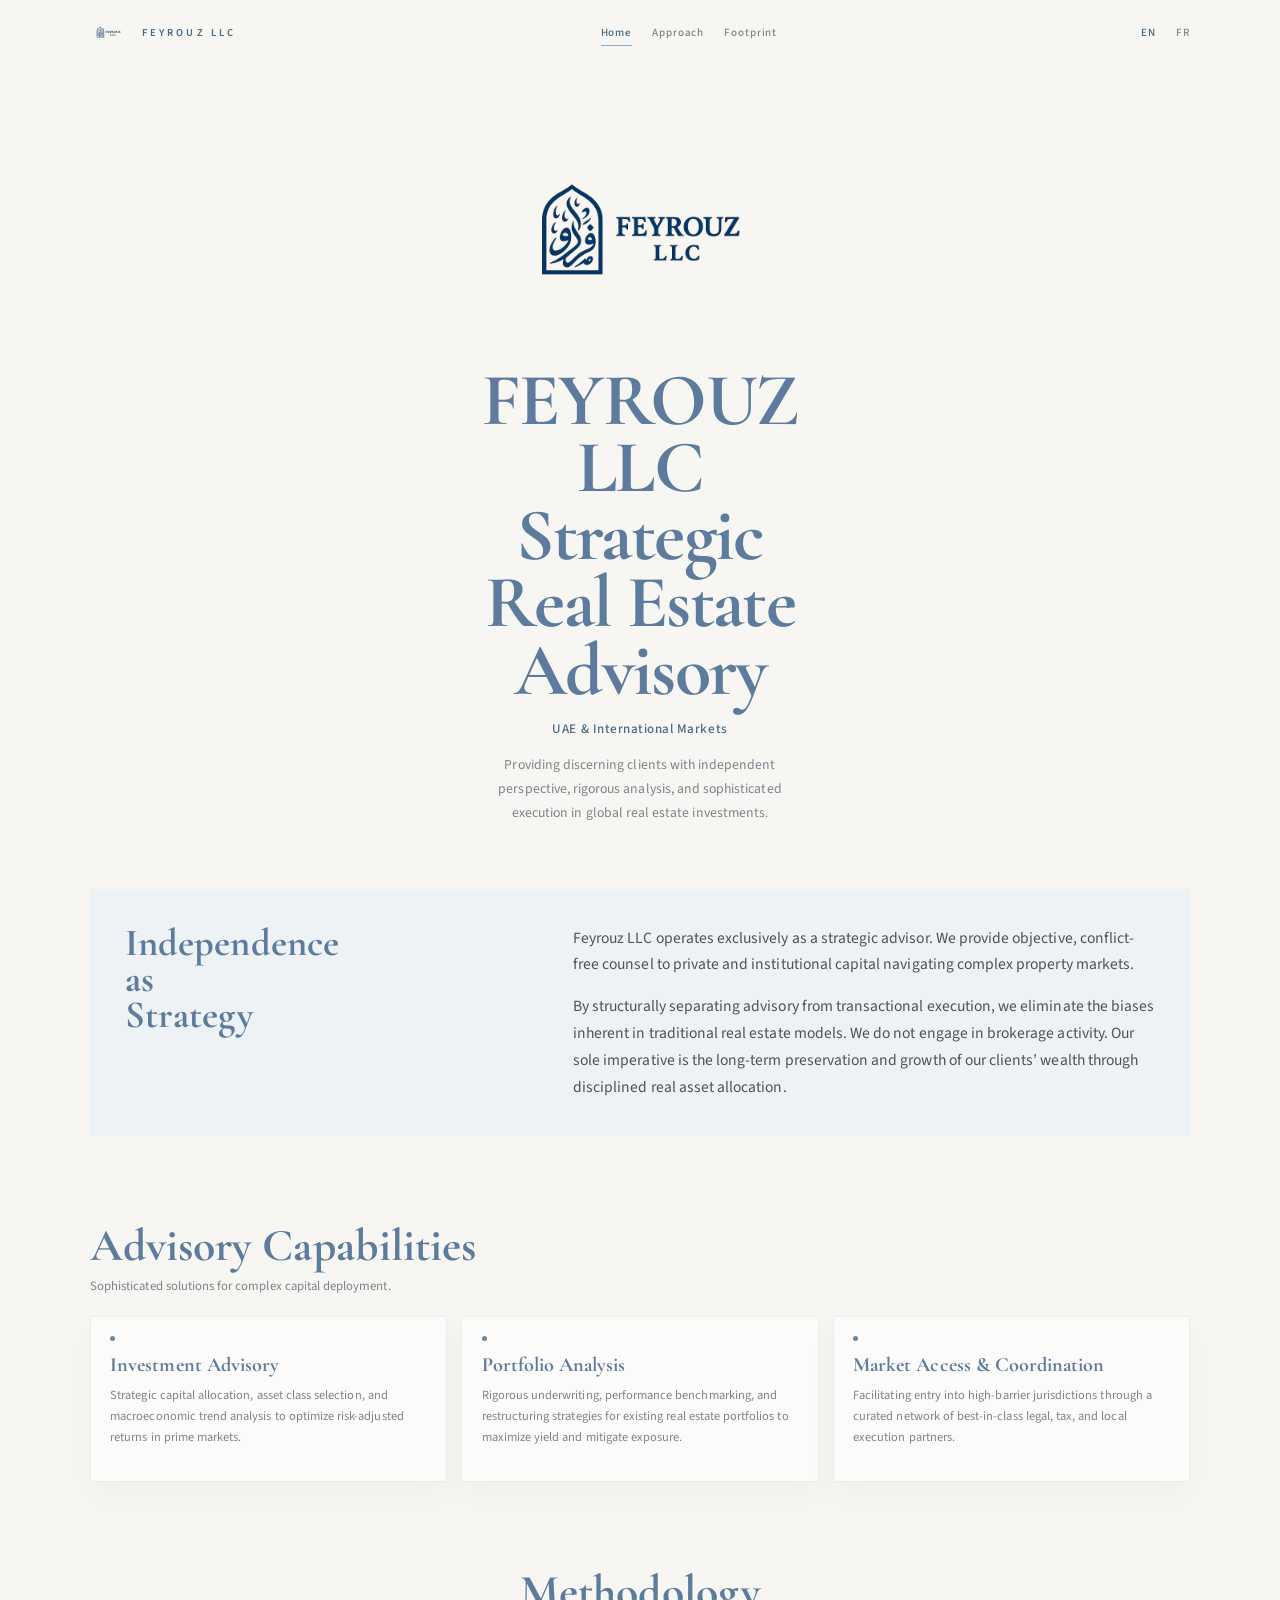
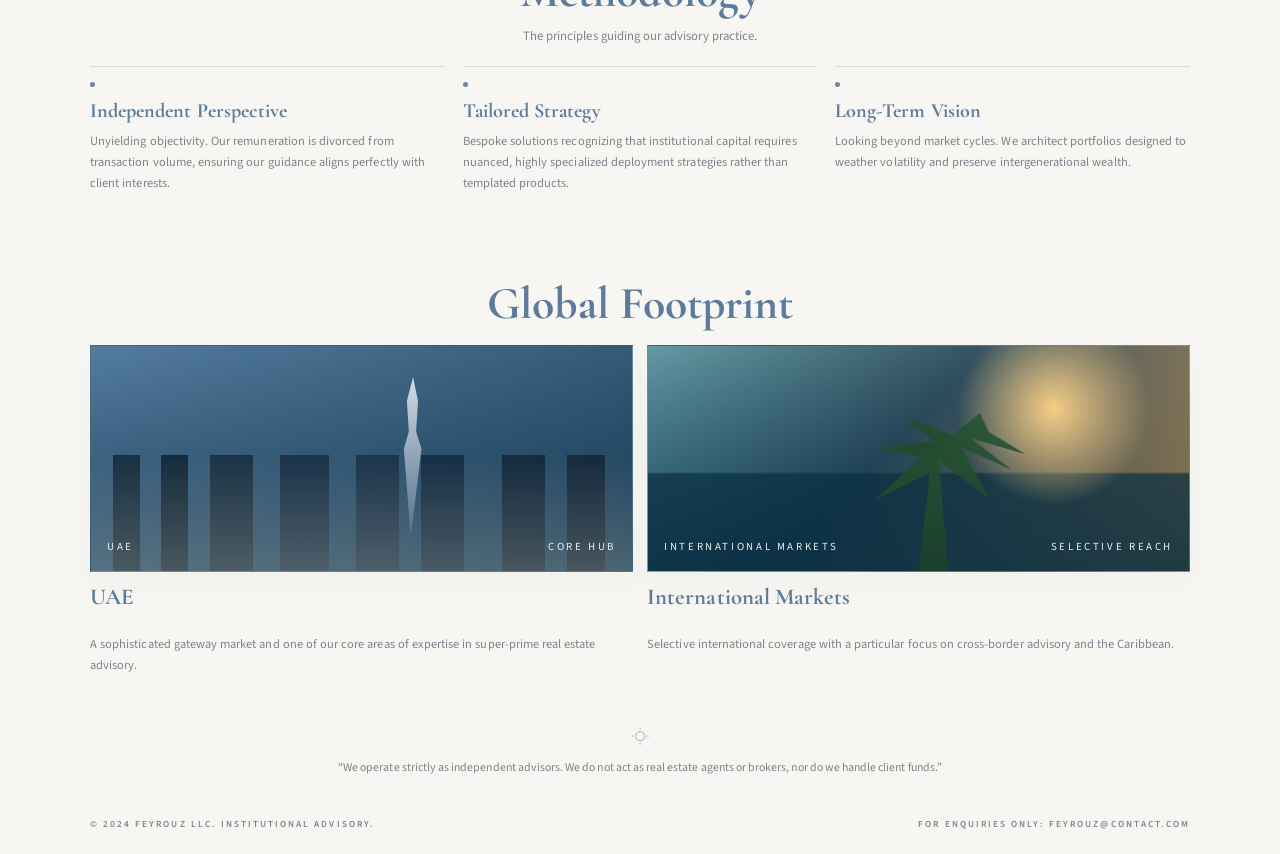
==== commit 59b348f1: "V5" ====
--- a/index.html
+++ b/index.html
@@ -15,7 +15,7 @@
       <header class="site-header">
         <div class="container site-header__inner">
           <a class="brand" href="/index.html" aria-label="FEYROUZ LLC home">
-            <img src="/assets/logo.png" alt="FEYROUZ LLC logo" />
+            <img src="/logo.png" alt="FEYROUZ LLC logo" />
             <span class="brand__text">FEYROUZ LLC</span>
           </a>
           <nav class="site-nav" aria-label="Primary">
@@ -25,7 +25,7 @@
           </nav>
           <div class="site-lang" aria-label="Language switch">
             <span class="is-current" aria-current="true">EN</span>
-            <a href="/fr/index.html" lang="fr">FR</a>
+            <a href="/fr-index.html" lang="fr">FR</a>
           </div>
         </div>
       </header>
@@ -33,7 +33,7 @@
       <main class="site-main">
         <section class="hero hero--center">
           <div class="container-narrow">
-            <img class="hero__mark" src="/assets/logo.png" alt="Feyrouz LLC emblem" />
+            <img class="hero__mark" src="/logo.png" alt="Feyrouz LLC emblem" />
             <h1 class="hero__title">
               <span class="hero__title-line">FEYROUZ LLC</span>
               <span class="hero__title-line">Strategic Real Estate</span>
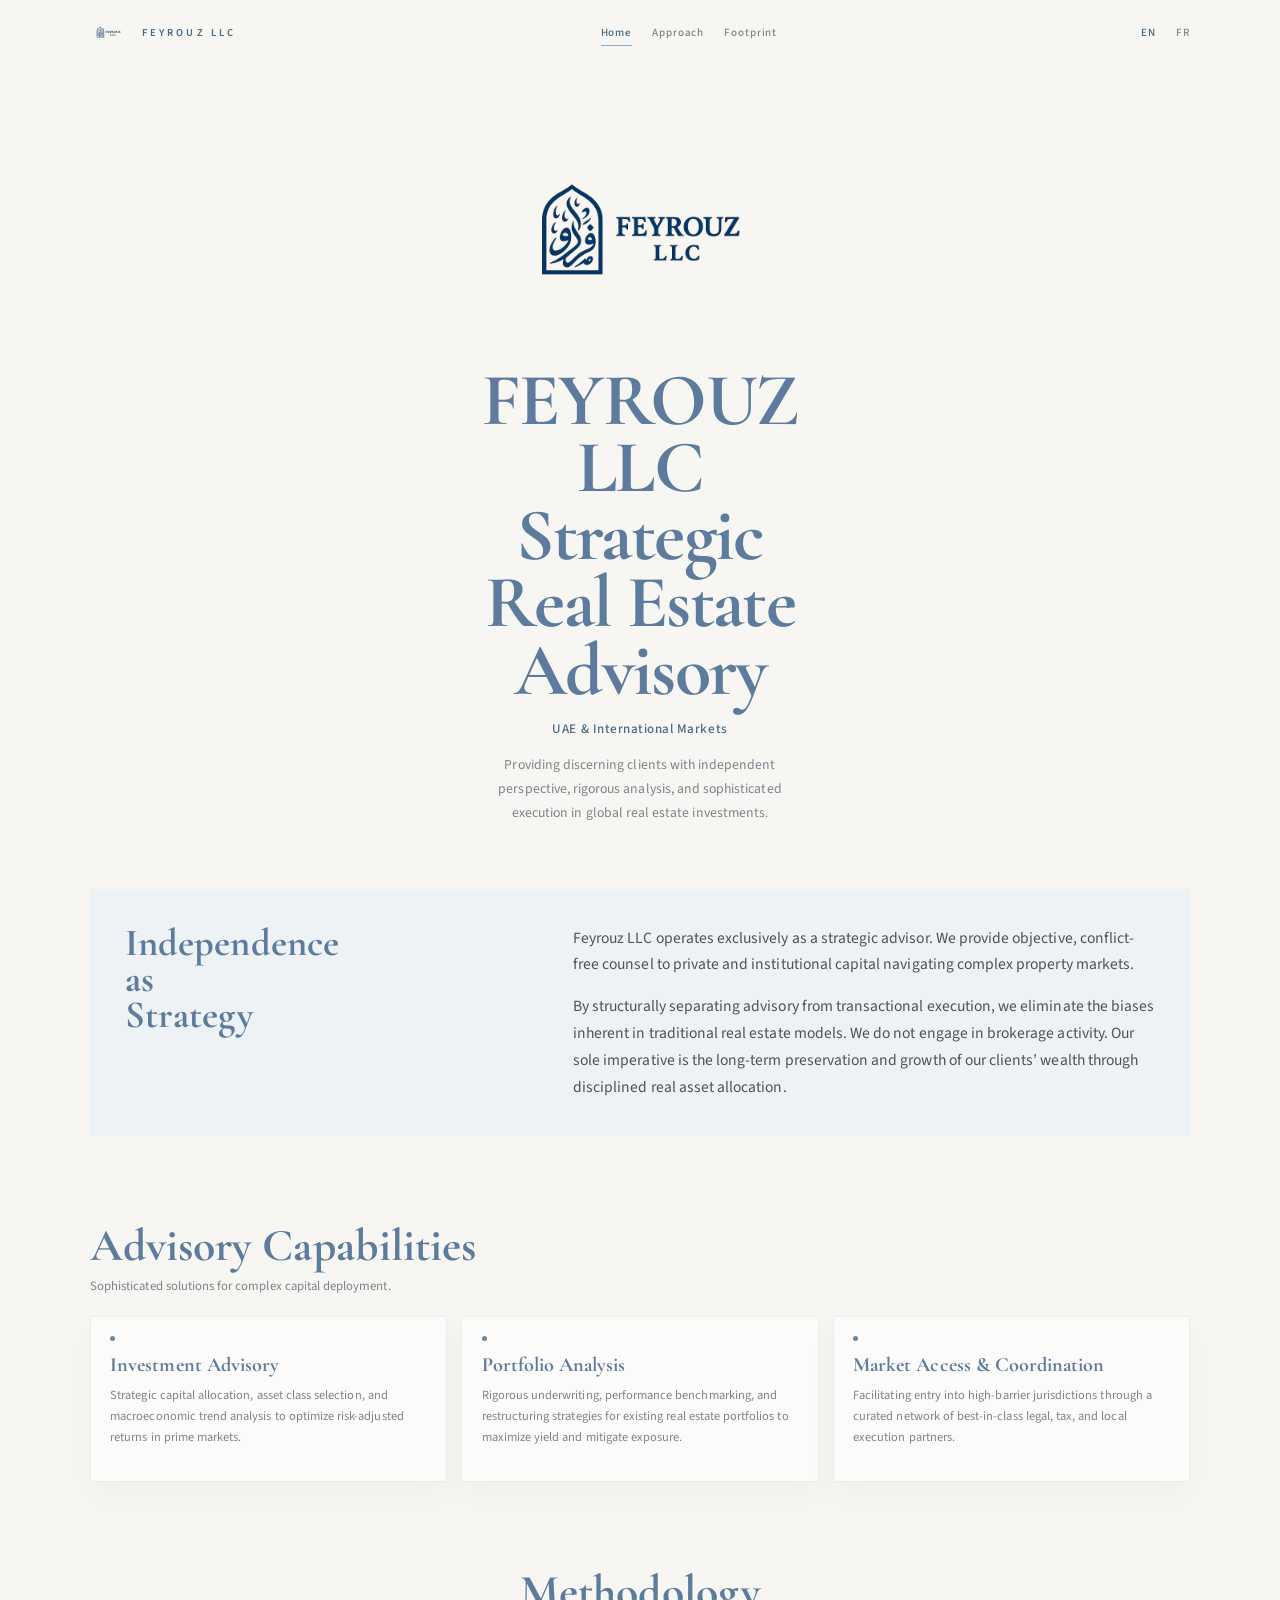
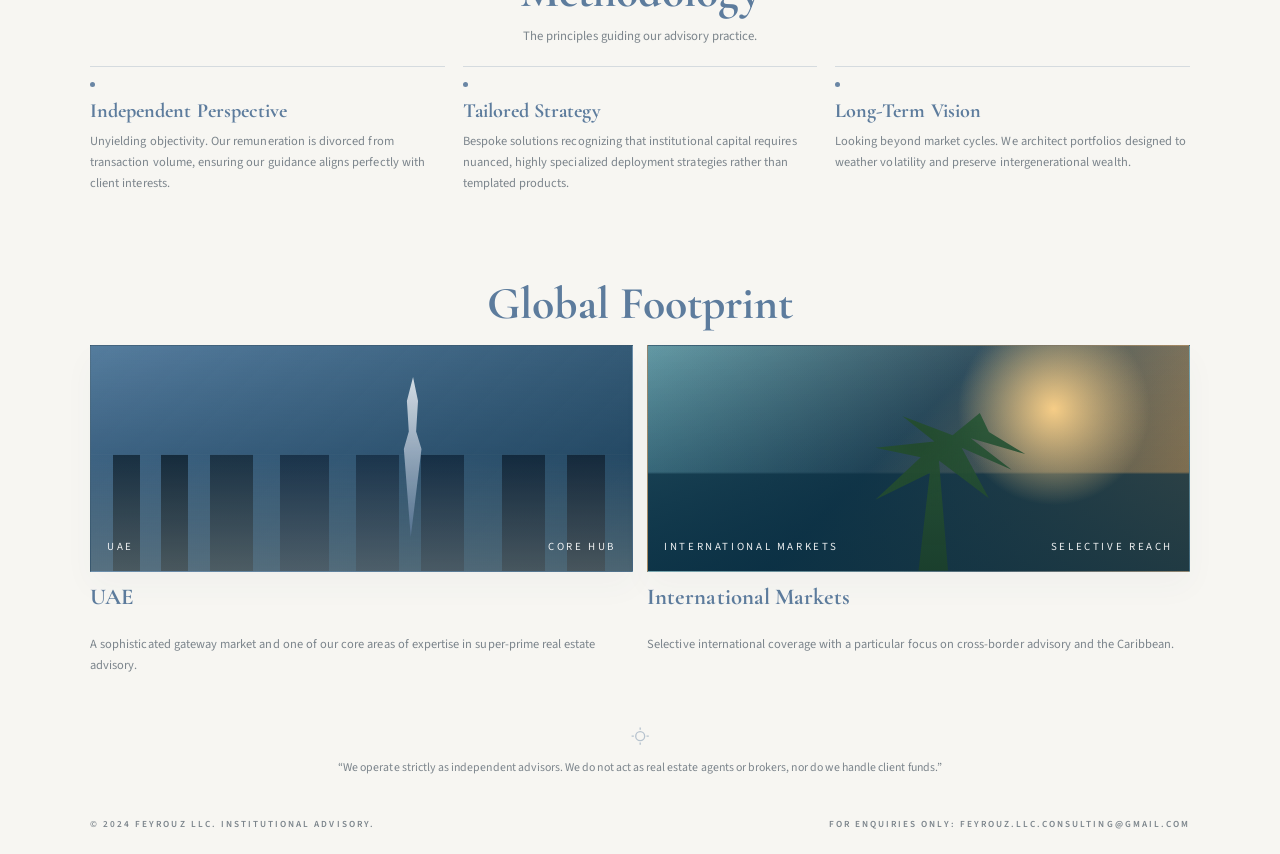
==== commit cbe7e659: "v8 Nouvelle tentative pour avoir la bonne adresse email en production" ====
--- a/index.html
+++ b/index.html
@@ -202,7 +202,9 @@
       <footer class="site-footer">
         <div class="container site-footer__inner">
           <span>© 2024 FEYROUZ LLC. INSTITUTIONAL ADVISORY.</span>
-          <a href="mailto:feyrouz@contact.com">FOR ENQUIRIES ONLY: FEYROUZ@CONTACT.COM</a>
+          <a href="mailto:feyrouz.llc.consulting@gmail.com"
+            >FOR ENQUIRIES ONLY: FEYROUZ.LLC.CONSULTING@GMAIL.COM</a
+          >
         </div>
       </footer>
     </div>
